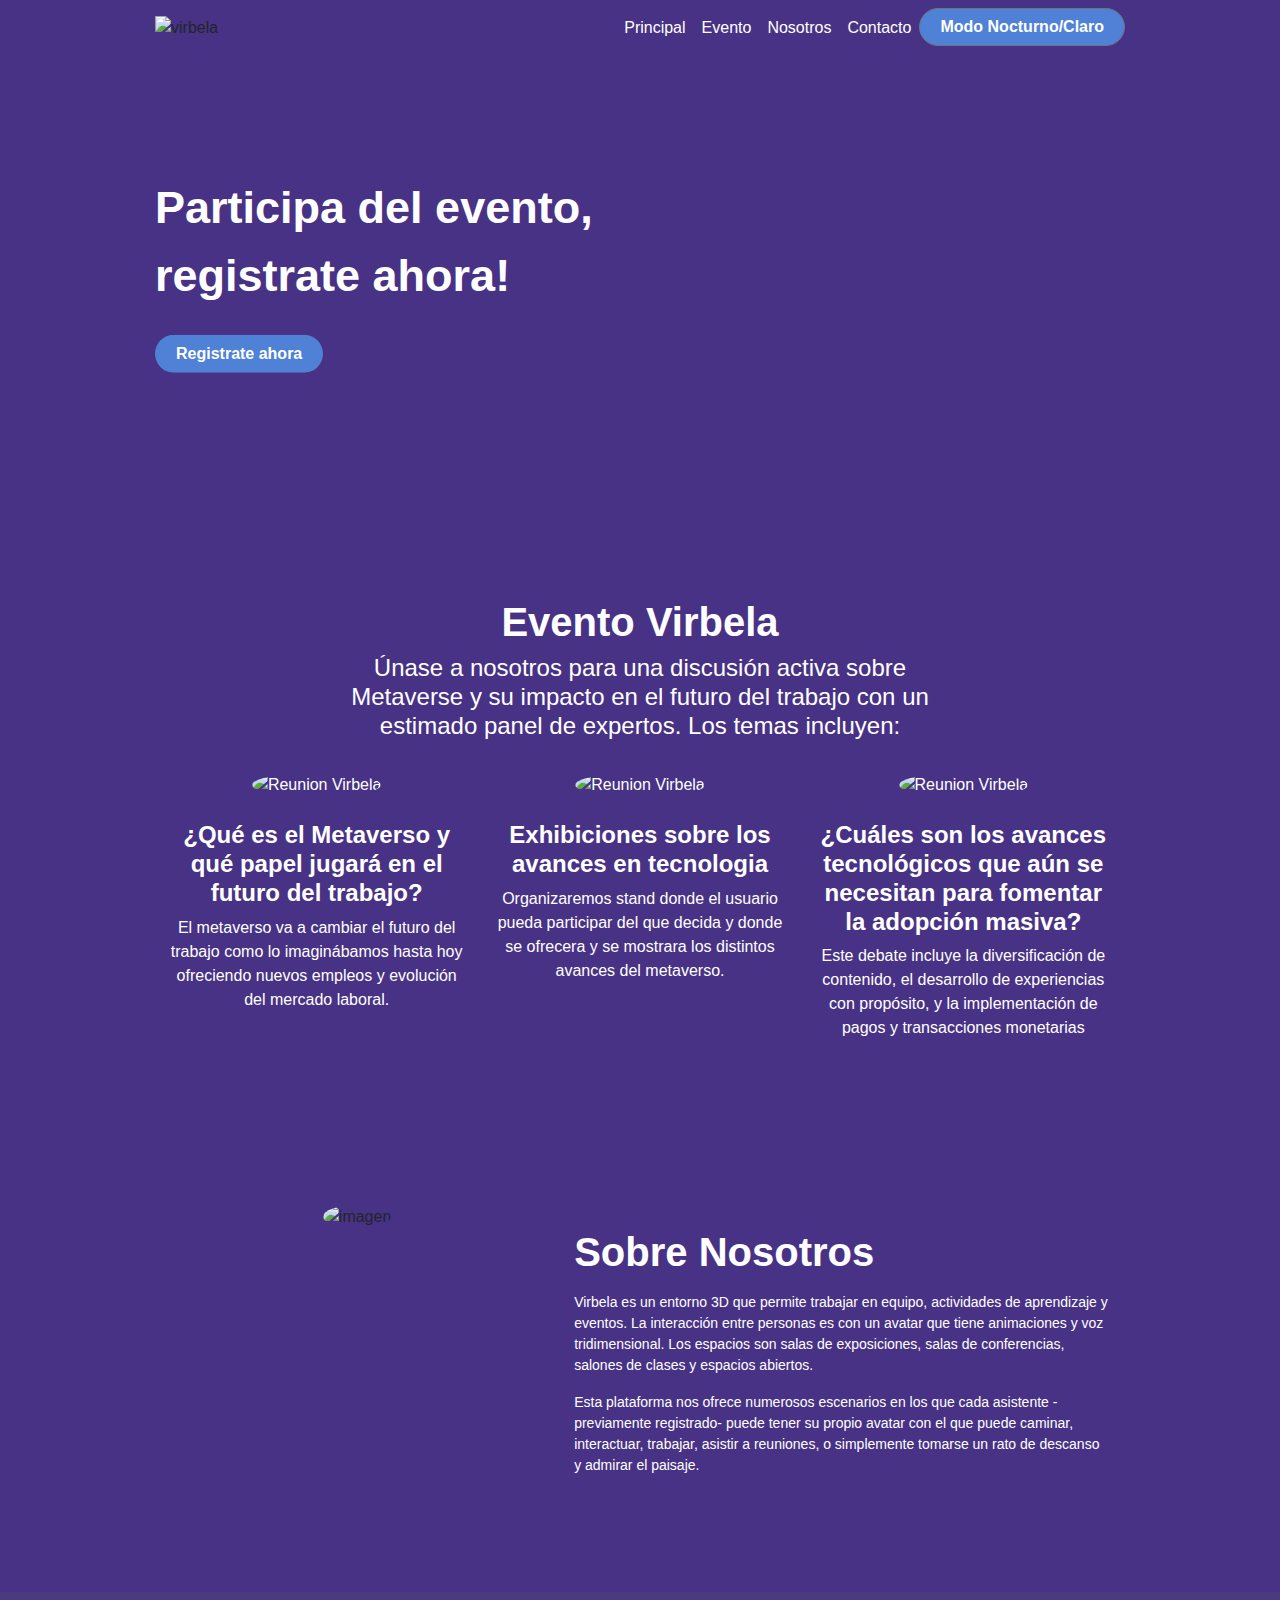
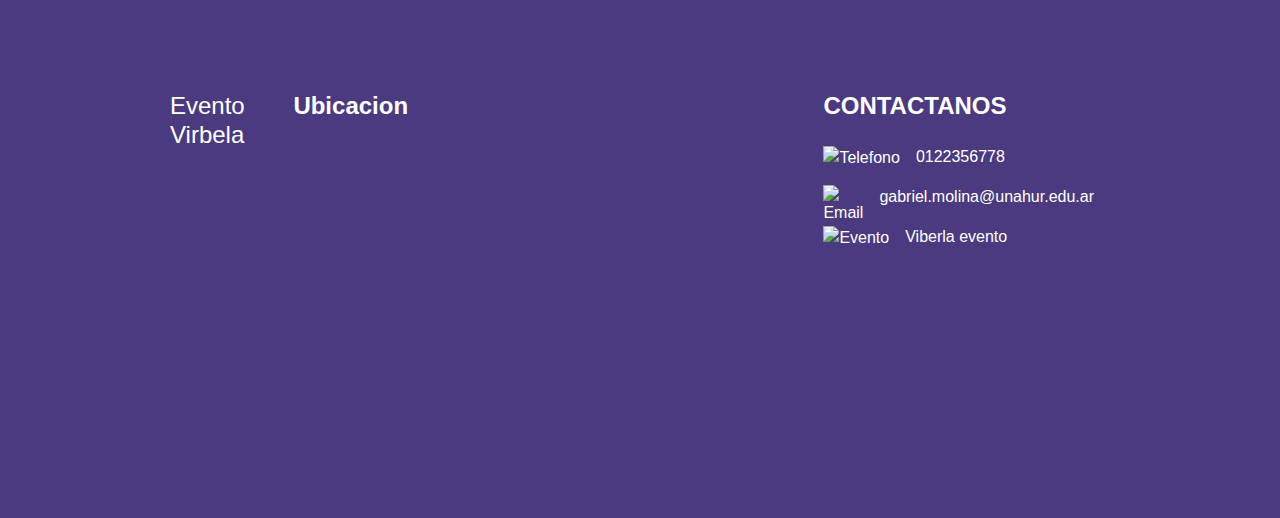
==== index.html @ 3f7fb6f0 "Add files via upload" ====
<!doctype html>
<html lang="en">

<head>
  <meta charset="utf-8">
  <meta name="viewport" content="width=device-width, initial-scale=1">
  <title>Landing Page Virbela</title>
  <link rel="icon" href="./assert/logoVirbela.png">
  <link rel="stylesheet" href="https://cdn.jsdelivr.net/npm/bootstrap@4.3.1/dist/css/bootstrap.min.css"
    integrity="sha384-ggOyR0iXCbMQv3Xipma34MD+dH/1fQ784/j6cY/iJTQUOhcWr7x9JvoRxT2MZw1T" crossorigin="anonymous">


  <link rel="stylesheet" href="https://fonts.googleapis.com/icon?family=Material+Icons">

  <link rel="stylesheet" href="estiloCss.css">

</head>

<body>

  <header>




    <!--LINEA MENU-->
    <nav class="navbar navbar-expand-lg navbar-light">
      <div class="container">
        <!--LOGO DEL MENU-->
        <img class="logo" src="./assert/virbelaParaMenu.png" alt="virbela">

        <button class="navbar-toggler bg-white" data-toggle="collapse" data-target="#miLista">
          <span class="navbar-toggler-icon"></span>

        </button>
        <div class="collapse navbar-collapse justify-content-end" id="miLista">
          <ul class="navbar-nav">

            <li class="nav-item">
              <a class="nav-link text-white" href="/index.html">Principal</a>

            </li>
            <li class="nav-item">
              <a class="nav-link text-white" href="">Evento</a>

            </li>
            <li class="nav-item">
              <a class="nav-link text-white" href="">Nosotros</a>

            </li>

            <li class="nav-item">
              <a class="nav-link text-white" href="/register.html">Contacto</a>

            </li>
            <!--BOTÓN PARA CAMBIAR ENTRE MODO NOCTURNO Y MODO CLARO-->
            <li class="nav-item">
              <button id="toggle-button" class="btn btn-outline-secondary">Modo Nocturno/Claro</button>
            </li>




          </ul>

        </div>
      </div>
    </nav>



    <div>
      <div class="container">

        <div class="title font-weight-bold text-white">
          Participa del evento,<br> registrate ahora!<br>
          <!--BOTON DE REGISTRO-->
          <button class="btn mt-3" onclick="location.href='register.html'">Registrate ahora</button>
        </div>


      </div>


    </div>
  </header>

  <main>

    <div class="row text-white py-5" id="row-evento">

      <div class="container text-center">
        <div class="row justify-content-center">
          <div class="col-md-8">
            <h1 class="font-weight-bold">Evento Virbela</h1>
            <!--Descripcion del evento-->
            <h4>Únase a nosotros para una discusión activa sobre Metaverse y su impacto en el futuro del trabajo con un
              estimado panel de expertos. Los temas incluyen:</h4>
          </div>


        </div>

        <!--Imagenes y descripcion de lo que se puede realizar con Virbela -->
        <div class="row mt-4">
          <div class="col">

            <img src="./assert/reunionVirbela.png" alt="Reunion Virbela">
            <h4 class="font-weight-bold mt-4">¿Qué es el Metaverso y qué papel jugará en el futuro del trabajo?</h4>
            <p>El metaverso va a cambiar el futuro del trabajo como lo imaginábamos hasta hoy ofreciendo nuevos empleos
              y evolución del mercado laboral.</p>
          </div>
          <div class="col">
            <img src="./assert/reunionVirbela2.png" alt="Reunion Virbela">
            <h4 class="font-weight-bold mt-4">Exhibiciones sobre los avances en tecnologia</h4>
            <p>Organizaremos stand donde el usuario pueda participar del que decida y donde se ofrecera y se mostrara
              los distintos avances del metaverso.</p>
          </div>
          <div class="col">
            <img src="./assert/reunionVirbela3.png" alt="Reunion Virbela">
            <h4 class="font-weight-bold mt-4">¿Cuáles son los avances tecnológicos que aún se necesitan para fomentar la
              adopción masiva?</h4>
            <p>Este debate incluye la diversificación de contenido, el desarrollo de experiencias con propósito, y la
              implementación de pagos y transacciones monetarias </p>
          </div>
        </div>

      </div>


    </div>

    <!--Sobre Virbela-->
    <div class="row py-5" id="row-nosotros">
      <div class="container">
        <div class="row">

          <div class="col-md-5 text-center">
            <img src="./assert/logoVirbela.png" alt="imagen">

          </div>

          <div class="col-md-7 mt-4">
            <h1 class="title-color mb-3">Sobre Nosotros</h1>
            <p class="text-white">Virbela es un entorno 3D que permite trabajar en equipo, actividades de aprendizaje y
              eventos. La
              interacción entre personas es con un avatar que tiene animaciones y voz tridimensional. Los espacios son
              salas de exposiciones, salas de conferencias, salones de clases y espacios abiertos.</p>
            <p class="text-white">Esta plataforma nos ofrece numerosos escenarios en los que cada asistente -previamente
              registrado- puede tener su propio avatar con el que puede caminar, interactuar, trabajar, asistir a
              reuniones, o simplemente tomarse un rato de descanso y admirar el paisaje.</p>

          </div>

        </div>

      </div>

    </div>


  </main>


  <footer>
    <div class="row text-white">
      <div class="container">

        <div class="row">



          <div class="col">
            <a href="index.html" class="font-weight-bold mb-4">
              <h4>Evento Virbela</h4>
            </a>


          </div>

          <div class="col">


            <h4 class="font-weight-bold mb-4">Ubicacion</h4>
            <iframe
              src="https://www.google.com/maps/embed?pb=!1m18!1m12!1m3!1d3283.427413850594!2d-58.63984068423242!3d-34.618637765795896!2m3!1f0!2f0!3f0!3m2!1i1024!2i768!4f13.1!3m3!1m2!1s0x95bcb8d055e548bf%3A0x738f85ea67aeabe5!2sUNaHur.%20Universidad%20Nacional%20de%20Hurlingham!5e0!3m2!1ses!2sar!4v1657066838924!5m2!1ses!2sar"
              width="500" height="250" style="border:0;" allowfullscreen="" loading="lazy"
              referrerpolicy="no-referrer-when-downgrade"></iframe>


            <p></p>

          </div>


          <div class="col">

            <h4 class="font-weight-bold mb-4">CONTACTANOS</h4>
            <div class="d-flex">
              <span class="material-icon">
                <img src="./assert/footer/telefono.png" alt="Telefono">
              </span>
              <p class="px-3">0122356778</p>

            </div>
            <div class="d-flex">
              <span class="material-icon">
                <img src="./assert/footer/email.png" alt="Email">
              </span>
              <p class="px-3"> gabriel.molina@unahur.edu.ar</p>


            </div>
            <div class="d-flex">
              <span class="material-icon">
                <img src="./assert/footer/evento.png" alt="Evento">
              </span>
              <p class="px-3">Viberla evento</p>

            </div>


          </div>
        </div>


      </div>

    </div>

  </footer>




  <script src="https://code.jquery.com/jquery-3.3.1.slim.min.js"
    integrity="sha384-q8i/X+965DzO0rT7abK41JStQIAqVgRVzpbzo5smXKp4YfRvH+8abtTE1Pi6jizo"
    crossorigin="anonymous"></script>
  <script src="https://cdn.jsdelivr.net/npm/popper.js@1.14.7/dist/umd/popper.min.js"
    integrity="sha384-UO2eT0CpHqdSJQ6hJty5KVphtPhzWj9WO1clHTMGa3JDZwrnQq4sF86dIHNDz0W1"
    crossorigin="anonymous"></script>
  <script src="https://cdn.jsdelivr.net/npm/bootstrap@4.3.1/dist/js/bootstrap.min.js"
    integrity="sha384-JjSmVgyd0p3pXB1rRibZUAYoIIy6OrQ6VrjIEaFf/nJGzIxFDsf4x0xIM+B07jRM"
    crossorigin="anonymous"></script>

  <script>
    const toggleButton = document.querySelector('#toggle-button');
    const body = document.querySelector('body');

    toggleButton.addEventListener('click', () => {
      body.classList.toggle('dark-mode');
    });
  </script>



</body>

</html>
---- estiloCss.css ----
.container{
    max-width: 1000px;

}


/*HEADER */
header{
    background-color: #483285;
    height: 550px;
    position: relative;
}


/*BOTON DE REGISTRO */
.btn{
    background-color: #4F81D6;
    border-radius: 20px;
    color: white;
    font-weight: bold;
    padding-left: 20px;
    padding-right: 20px;

}


/*DISEÑO DE Clases abiertas<br> registrate ahora!<br>*/
.title{
    font-size: 45px;
    font-weight: bold;
    position: absolute;
    top: 50%;
    transform: translateY(-50%);
}


/*LOGO VIRBELA MENU*/
.logo{
    width: 120px;
}


/*ROW CURSOS*/
#row-evento{
    background-color: #483285;
}

/**/
.row{
    margin: 0;
}

#row-evento img{
    border-radius: 50%;
    width: 350px;
    height: 250px;
}


/*FONDO NOSOTROS*/
#row-nosotros{
    background-color: #483285;
    padding-top: 100px !important;
    padding-bottom: 100px !important;

}

#row-nosotros img{
    border-radius: 50%;
    width: 300px;
}

.title-color{
    color: white;
    font-weight: bold;
}

/*p que esta dentro de rowNosotros*/

#row-nosotros p{
    font-size: 14px;
}







.form-control{
    border-radius: 50px;

}


/*FONDO FOOTER*/
footer{
    background-color:  #4B3A7F;
    padding-top: 100px !important;
    padding-bottom: 100px !important;
}


footer a{
    text-decoration: none;
    color:white;
}


.lineaFooter {
    border-top: 1px solid black;
    height: 2px;
    max-width: 200px;
    padding: 0;
    margin: 50px auto 0 auto;
  }


  #row-formulario{
    background-color: #483285;
  }


/*Color de Menu al abrirse*/
@media(max-width:992px){
    .navbar-nav{
        background-color: #4F81D6;
        border-bottom-left-radius: 15px;
        border-bottom-right-radius: 15px;
        padding-left: 20px;
    }
}

nav{
    z-index: 100;

}



/*TODO LOS DARK MODE A PARTIR DE ACA*/
.dark-mode header {
    background-color: #943B7A;
  }


.dark-mode #row-evento{
    background-color: #943B7A;
}

.dark-mode #row-nosotros{
    background-color: #943B7A;
}

.dark-mode footer{
    background-color:  #B266B2;
}

.dark-mode  #row-formulario{
    background-color: #943B7A;
  }
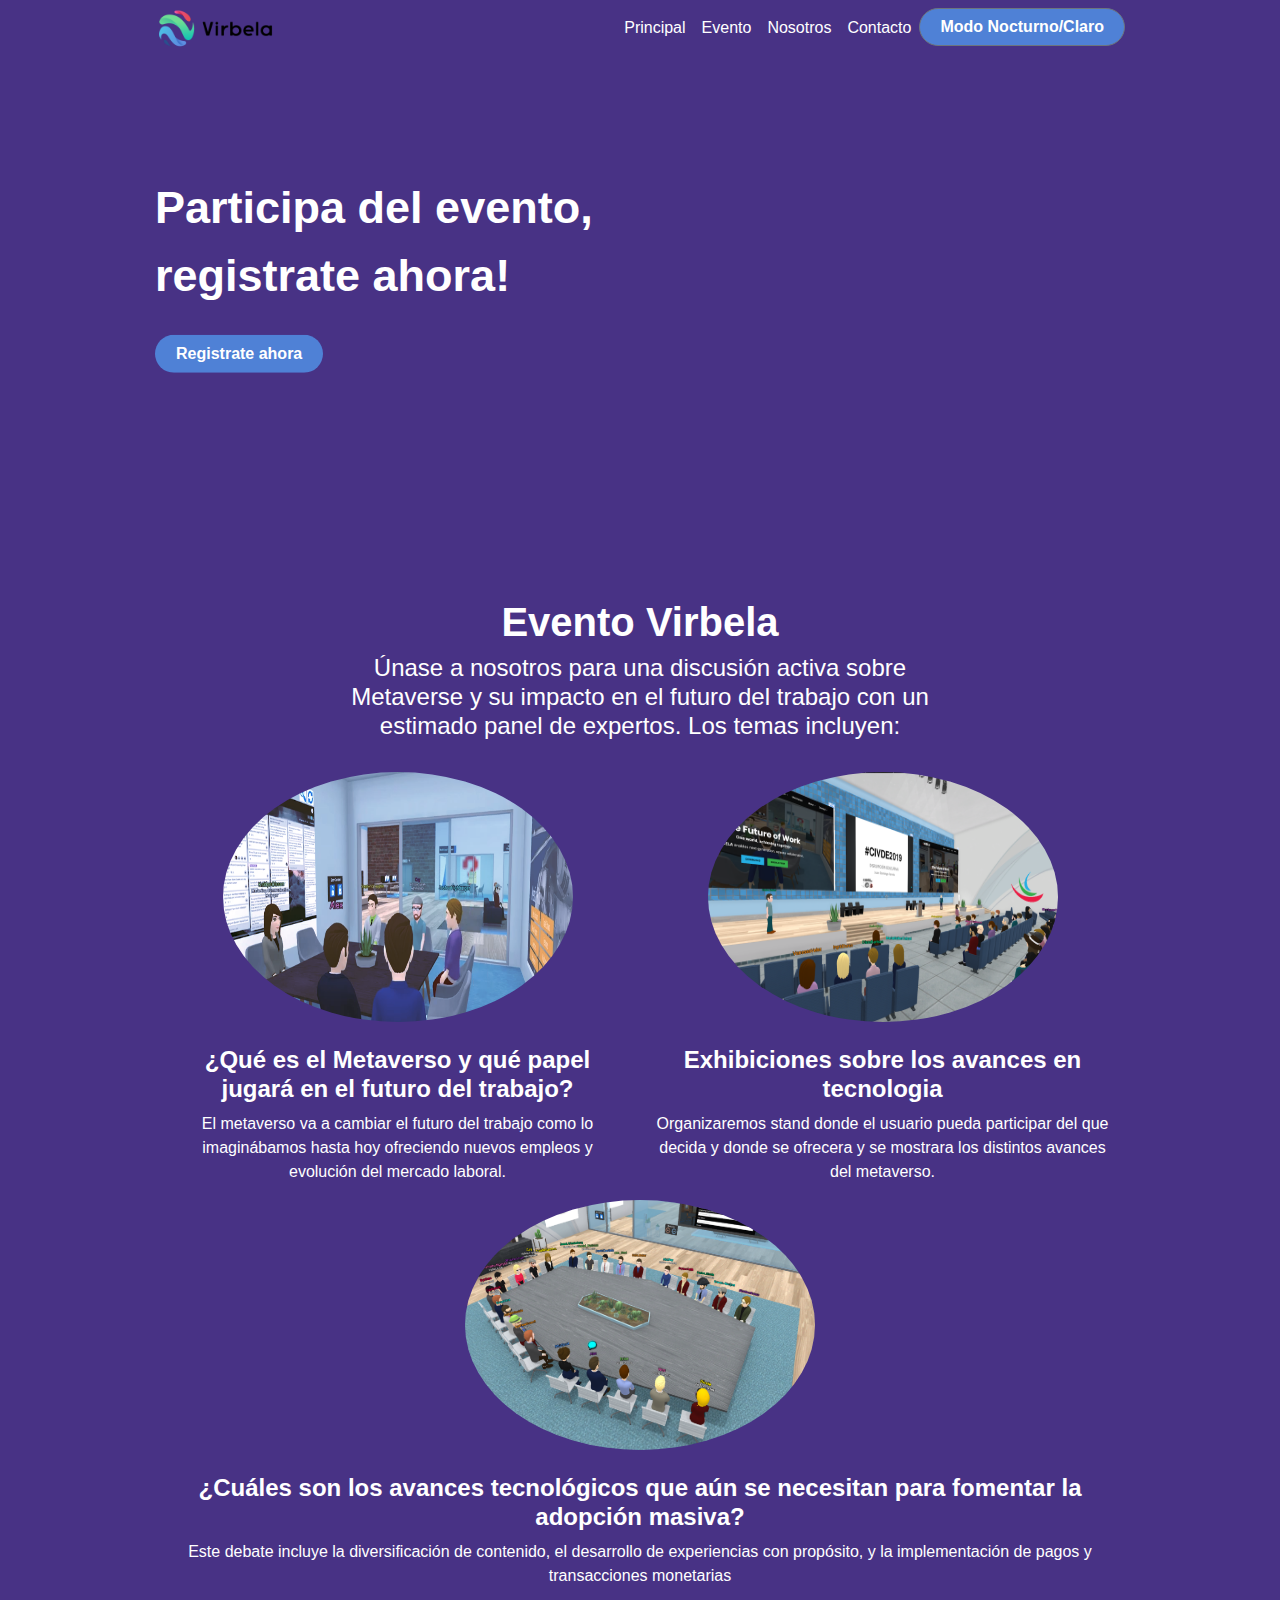
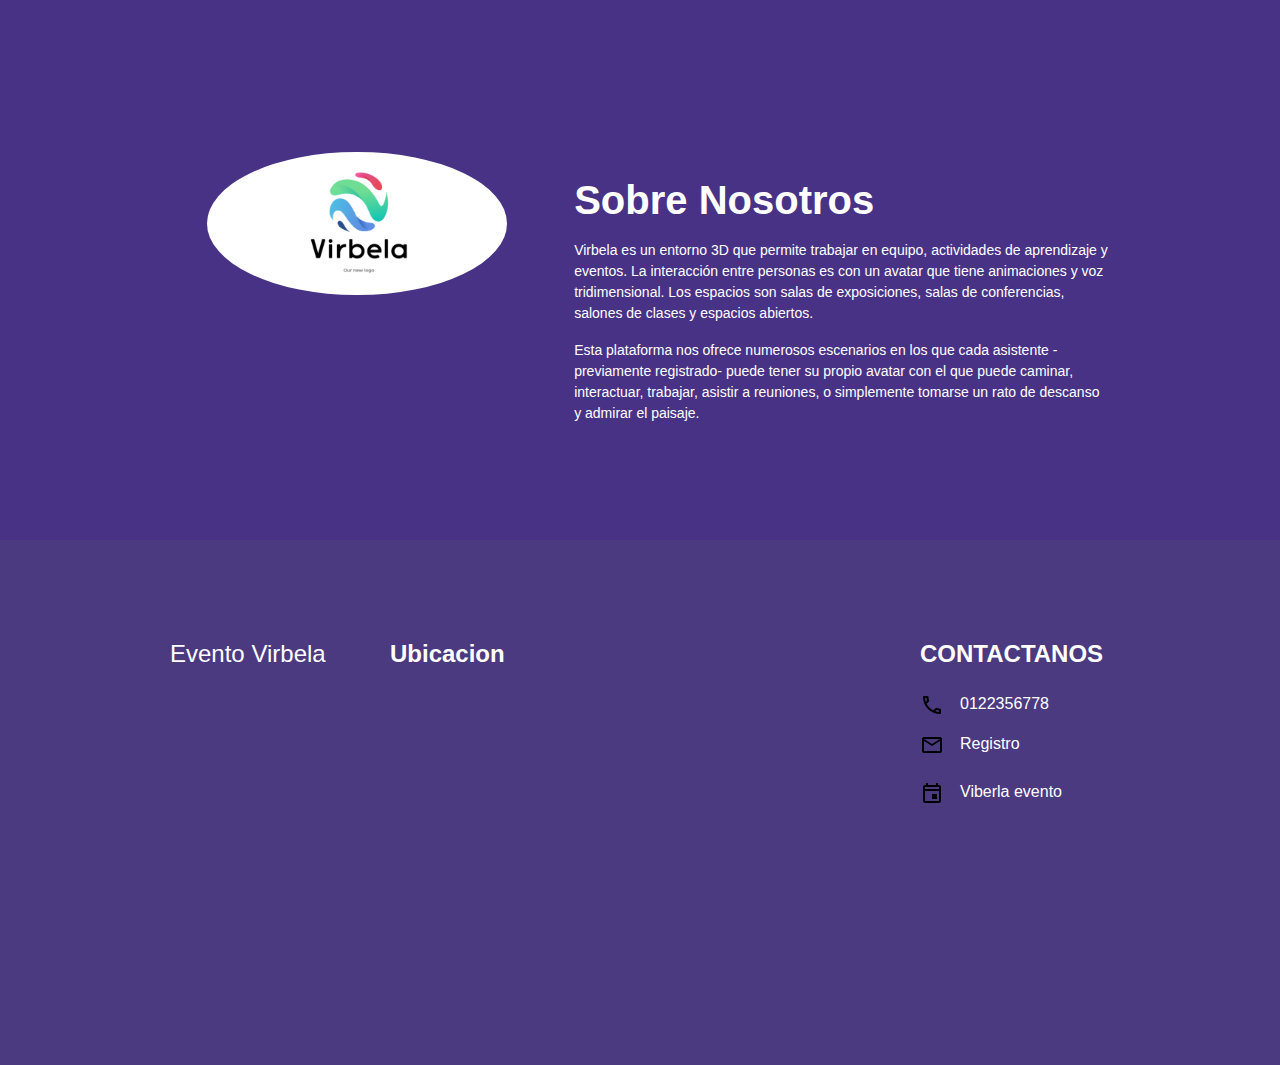
==== commit 20fd9586: "cambios" ====
--- a/index.html
+++ b/index.html
@@ -207,7 +207,7 @@
               <span class="material-icon">
                 <img src="./assert/footer/email.png" alt="Email">
               </span>
-              <p class="px-3"> gabriel.molina@unahur.edu.ar</p>
+              <a class="px-3 mb-4" href="/register.html"> Registro</a>
 
 
             </div>
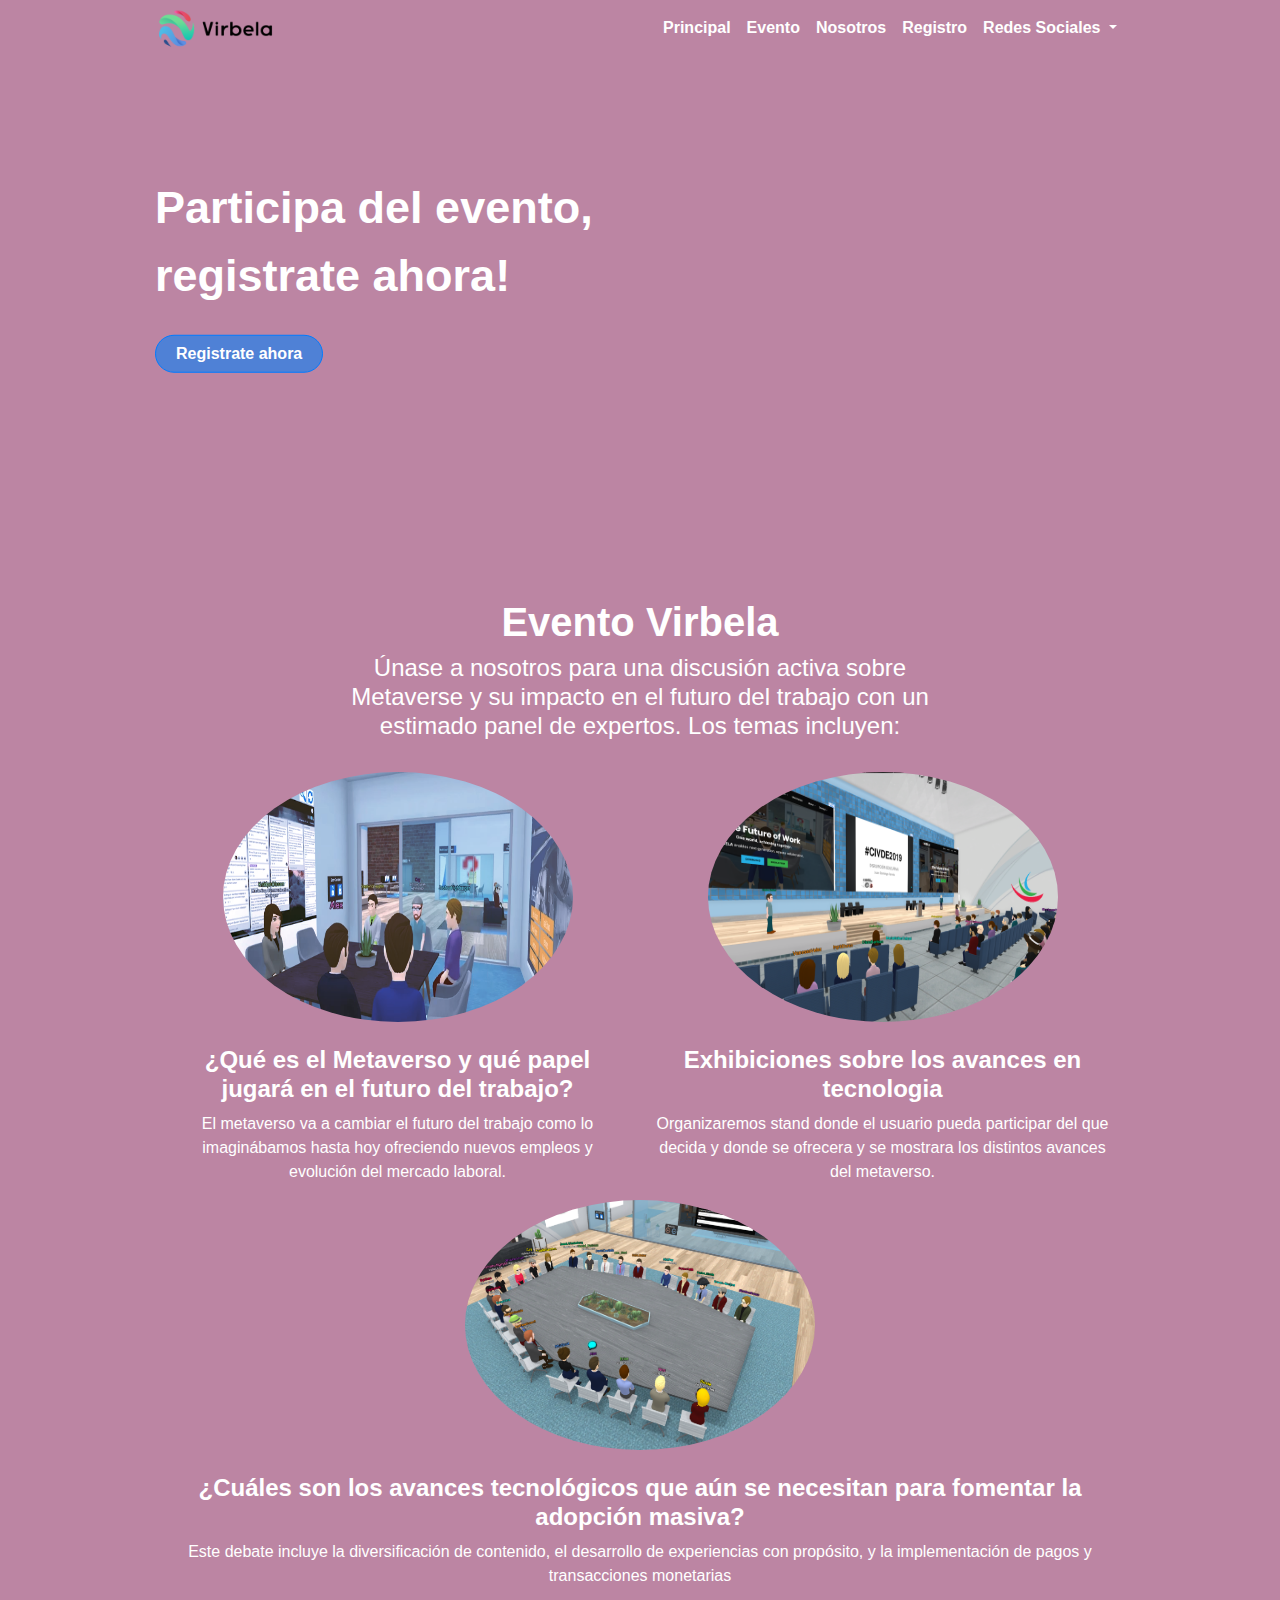
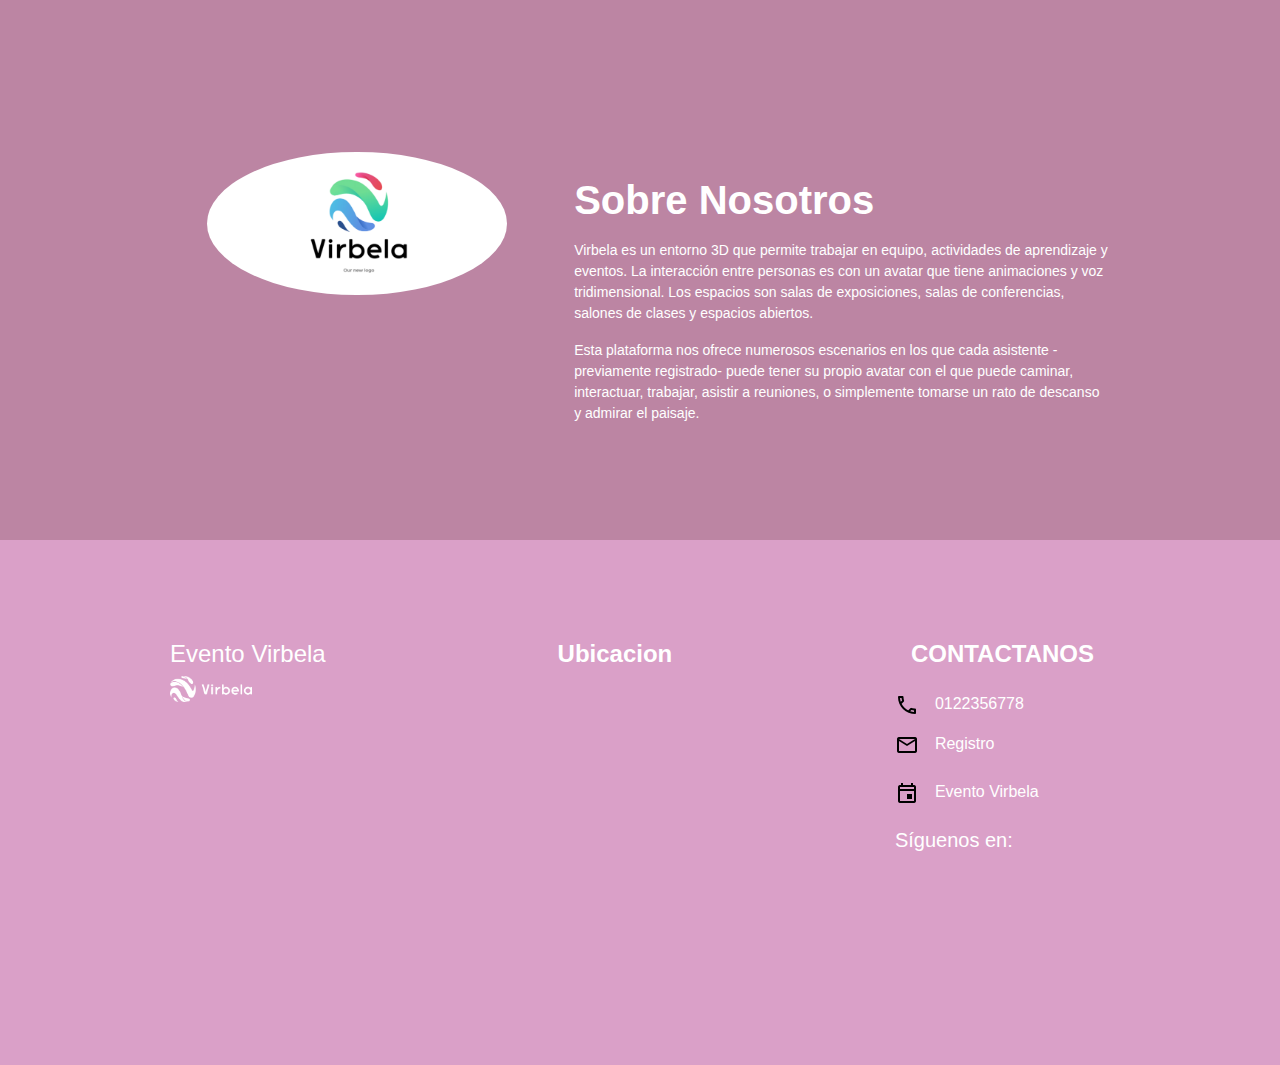
==== commit a95eb7bc: "Arreglos finales y entrega" ====
--- a/index.html
+++ b/index.html
@@ -6,12 +6,17 @@
   <meta name="viewport" content="width=device-width, initial-scale=1">
   <title>Landing Page Virbela</title>
   <link rel="icon" href="./assert/logoVirbela.png">
+
   <link rel="stylesheet" href="https://cdn.jsdelivr.net/npm/bootstrap@4.3.1/dist/css/bootstrap.min.css"
     integrity="sha384-ggOyR0iXCbMQv3Xipma34MD+dH/1fQ784/j6cY/iJTQUOhcWr7x9JvoRxT2MZw1T" crossorigin="anonymous">
 
 
   <link rel="stylesheet" href="https://fonts.googleapis.com/icon?family=Material+Icons">
 
+
+  <link rel="stylesheet" href="https://cdnjs.cloudflare.com/ajax/libs/font-awesome/6.4.0/css/all.min.css"
+    integrity="sha512-iecdLmaskl7CVkqkXNQ/ZH/XLlvWZOJyj7Yy7tcenmpD1ypASozpmT/E0iPtmFIB46ZmdtAc9eNBvH0H/ZpiBw=="
+    crossorigin="anonymous" referrerpolicy="no-referrer" />
   <link rel="stylesheet" href="estiloCss.css">
 
 </head>
@@ -19,6 +24,10 @@
 <body>
 
   <header>
+
+
+
+
 
 
 
@@ -27,8 +36,9 @@
     <nav class="navbar navbar-expand-lg navbar-light">
       <div class="container">
         <!--LOGO DEL MENU-->
+        <a href="index.html">
         <img class="logo" src="./assert/virbelaParaMenu.png" alt="virbela">
-
+      </a>
         <button class="navbar-toggler bg-white" data-toggle="collapse" data-target="#miLista">
           <span class="navbar-toggler-icon"></span>
 
@@ -37,36 +47,62 @@
           <ul class="navbar-nav">
 
             <li class="nav-item">
-              <a class="nav-link text-white" href="/index.html">Principal</a>
+              <a class="nav-link text-white font-weight-bold" href="index.html">Principal</a>
 
             </li>
             <li class="nav-item">
-              <a class="nav-link text-white" href="">Evento</a>
+              <a class="nav-link text-white font-weight-bold" href="#row-evento">Evento</a>
 
             </li>
             <li class="nav-item">
-              <a class="nav-link text-white" href="">Nosotros</a>
-
-            </li>
+              <a class="nav-link text-white font-weight-bold" href="#row-nosotros">Nosotros</a>
+
+            </li>
+
 
             <li class="nav-item">
-              <a class="nav-link text-white" href="/register.html">Contacto</a>
-
-            </li>
-            <!--BOTÓN PARA CAMBIAR ENTRE MODO NOCTURNO Y MODO CLARO-->
-            <li class="nav-item">
-              <button id="toggle-button" class="btn btn-outline-secondary">Modo Nocturno/Claro</button>
-            </li>
-
-
+              <a class="nav-link text-white font-weight-bold" href="./register.html">Registro</a>
+
+            </li>
+
+                      
+            <!--REDES SOCIALES-->
+            <li class="nav-item dropdown">
+              <a class="nav-link dropdown-toggle text-white font-weight-bold" href="#" id="navbarDropdown" role="button" data-toggle="dropdown" aria-haspopup="true" aria-expanded="false">
+                Redes Sociales
+              </a>
+              <div class="dropdown-menu" aria-labelledby="navbarDropdown">
+                <a class="dropdown-item" href="https://www.linkedin.com/company/virbela" target="_blank">Linkedin<i class="fab fa-linkedin fa-2x mx-2 "></i></a>
+                <a class="dropdown-item" href="https://www.facebook.com/Virbela/" target="_blank">Facebook<i class="fab fa-facebook fa-2x mx-2 "></i></a>
+                <a class="dropdown-item" href="https://www.instagram.com/virbelahq/" target="_blank">Instagram<i class="fab fa-instagram fa-2x mx-2 "></i></a>
+              </div>
+            </li>
+            
+         
+             <!--BOTÓN PARA CAMBIAR ENTRE MODO NOCTURNO Y MODO CLARO-->
+          <li>
+            <div class="modo">
+              <label for="toggle" id="label"><i class="fa-solid fa-moon"></i></label>
+              <input type="checkbox" id="toggle">
+            </div>
+          </li>
 
 
           </ul>
-
-        </div>
-      </div>
+        
+ 
+        </div>
+
+      </div>
+
+
     </nav>
 
+
+  
+
+ 
+            
 
 
     <div>
@@ -75,7 +111,7 @@
         <div class="title font-weight-bold text-white">
           Participa del evento,<br> registrate ahora!<br>
           <!--BOTON DE REGISTRO-->
-          <button class="btn mt-3" onclick="location.href='register.html'">Registrate ahora</button>
+          <button class="btn btn-primary mt-3 " onclick="location.href='register.html'">Registrate ahora</button>
         </div>
 
 
@@ -171,8 +207,10 @@
 
 
           <div class="col">
-            <a href="index.html" class="font-weight-bold mb-4">
-              <h4>Evento Virbela</h4>
+            <h4>Evento Virbela</h4>
+            <a href="index.html" >
+              <img class="w-50" src="./assert/footer/virbelaParaFooter.png">
+             
             </a>
 
 
@@ -181,7 +219,7 @@
           <div class="col">
 
 
-            <h4 class="font-weight-bold mb-4">Ubicacion</h4>
+            <h4 class="font-weight-bold mb-4 text-center">Ubicacion</h4>
             <iframe
               src="https://www.google.com/maps/embed?pb=!1m18!1m12!1m3!1d3283.427413850594!2d-58.63984068423242!3d-34.618637765795896!2m3!1f0!2f0!3f0!3m2!1i1024!2i768!4f13.1!3m3!1m2!1s0x95bcb8d055e548bf%3A0x738f85ea67aeabe5!2sUNaHur.%20Universidad%20Nacional%20de%20Hurlingham!5e0!3m2!1ses!2sar!4v1657066838924!5m2!1ses!2sar"
               width="500" height="250" style="border:0;" allowfullscreen="" loading="lazy"
@@ -195,7 +233,7 @@
 
           <div class="col">
 
-            <h4 class="font-weight-bold mb-4">CONTACTANOS</h4>
+            <h4 class="font-weight-bold mb-4 px-3">CONTACTANOS</h4>
             <div class="d-flex">
               <span class="material-icon">
                 <img src="./assert/footer/telefono.png" alt="Telefono">
@@ -207,7 +245,7 @@
               <span class="material-icon">
                 <img src="./assert/footer/email.png" alt="Email">
               </span>
-              <a class="px-3 mb-4" href="/register.html"> Registro</a>
+              <a class="px-3 mb-4" href="register.html"> Registro</a>
 
 
             </div>
@@ -215,18 +253,36 @@
               <span class="material-icon">
                 <img src="./assert/footer/evento.png" alt="Evento">
               </span>
-              <p class="px-3">Viberla evento</p>
-
-            </div>
-
-
-          </div>
-        </div>
-
-
-      </div>
+              <a class="px-3 mb-4" href="index.html"> Evento Virbela</a>
+
+            </div>
+
+            <div class="d-flex">
+              <!--REDES SOCIALES-->
+            <h5>Síguenos en:</h5>
+            <ul class="list-unstyled d-flex">
+              <li><a href="https://www.linkedin.com/company/virbela" target="_blank"><i class="fab fa-linkedin fa-2x mx-2"></i></a></li>
+              <li><a href="https://www.facebook.com/Virbela/" target="_blank"><i class="fab fa-facebook fa-2x mx-2"></i></a></li>
+              <li><a href="https://www.instagram.com/virbelahq/" target="_blank"><i class="fab fa-instagram fa-2x mx-2"></i></a></li>
+            </ul>
+
+            
+            </div>
+            
+         
+
+
+          </div>
+          
+        </div>
+
+
+
+      </div>
+
 
     </div>
+
 
   </footer>
 
@@ -243,12 +299,21 @@
     integrity="sha384-JjSmVgyd0p3pXB1rRibZUAYoIIy6OrQ6VrjIEaFf/nJGzIxFDsf4x0xIM+B07jRM"
     crossorigin="anonymous"></script>
 
+
+
+
+  <!--Js para cambiar a modo nocturno/claro-->
   <script>
-    const toggleButton = document.querySelector('#toggle-button');
-    const body = document.querySelector('body');
-
-    toggleButton.addEventListener('click', () => {
-      body.classList.toggle('dark-mode');
+    let toggle = document.getElementById("toggle");
+    let label = document.getElementById("label");
+    toggle.addEventListener("change", (event) => {
+      let estado = event.target.checked;
+      document.body.classList.toggle("oscuro");
+      if (estado == true) {
+        label.innerHTML = '<i class="fa-solid fa-sun"></i>';
+      } else {
+        label.innerHTML = '<i class="fa-solid fa-moon"></i>';
+      }
     });
   </script>
 
--- a/estiloCss.css
+++ b/estiloCss.css
@@ -7,7 +7,7 @@
 
 /*HEADER */
 header{
-    background-color: #483285;
+    background-color: #BC85A3;
     height: 550px;
     position: relative;
 }
@@ -43,7 +43,7 @@
 
 /*ROW CURSOS*/
 #row-evento{
-    background-color: #483285;
+    background-color: #BC85A3;
 }
 
 /**/
@@ -60,7 +60,7 @@
 
 /*FONDO NOSOTROS*/
 #row-nosotros{
-    background-color: #483285;
+    background-color: #BC85A3;
     padding-top: 100px !important;
     padding-bottom: 100px !important;
 
@@ -96,7 +96,7 @@
 
 /*FONDO FOOTER*/
 footer{
-    background-color:  #4B3A7F;
+    background-color:  #DAA0C8;
     padding-top: 100px !important;
     padding-bottom: 100px !important;
 }
@@ -108,28 +108,29 @@
 }
 
 
-.lineaFooter {
-    border-top: 1px solid black;
-    height: 2px;
-    max-width: 200px;
-    padding: 0;
-    margin: 50px auto 0 auto;
+
+
+  #row-formulario{
+    background-color: #BC85A3;
   }
 
 
-  #row-formulario{
-    background-color: #483285;
-  }
-
-
-/*Color de Menu al abrirse*/
-@media(max-width:992px){
+/*Menu al reducir pantalla*/
+@media(max-width:982px){
     .navbar-nav{
         background-color: #4F81D6;
         border-bottom-left-radius: 15px;
         border-bottom-right-radius: 15px;
         padding-left: 20px;
     }
+
+    #label {
+        position: relative;
+        margin-top: 250px !important;
+        right: 20px;
+        font-size: 3em;
+        cursor: pointer;
+      }
 }
 
 nav{
@@ -140,23 +141,45 @@
 
 
 /*TODO LOS DARK MODE A PARTIR DE ACA*/
-.dark-mode header {
+.oscuro header {
     background-color: #943B7A;
   }
 
 
-.dark-mode #row-evento{
+.oscuro #row-evento{
     background-color: #943B7A;
 }
 
-.dark-mode #row-nosotros{
+.oscuro #row-nosotros{
     background-color: #943B7A;
 }
 
-.dark-mode footer{
+.oscuro footer{
     background-color:  #B266B2;
 }
 
-.dark-mode  #row-formulario{
+.oscuro  #row-formulario{
     background-color: #943B7A;
   }
+
+
+
+
+  #label {
+    position: absolute;
+    top: 20px;
+    right: 20px;
+    font-size: 3em;
+    color: rgb(16, 121, 207);
+    cursor: pointer;
+  }
+  #toggle {
+    display: none;
+  }
+  .oscuro {
+    
+    transition: all 1.5s ease;
+  }
+  
+
+  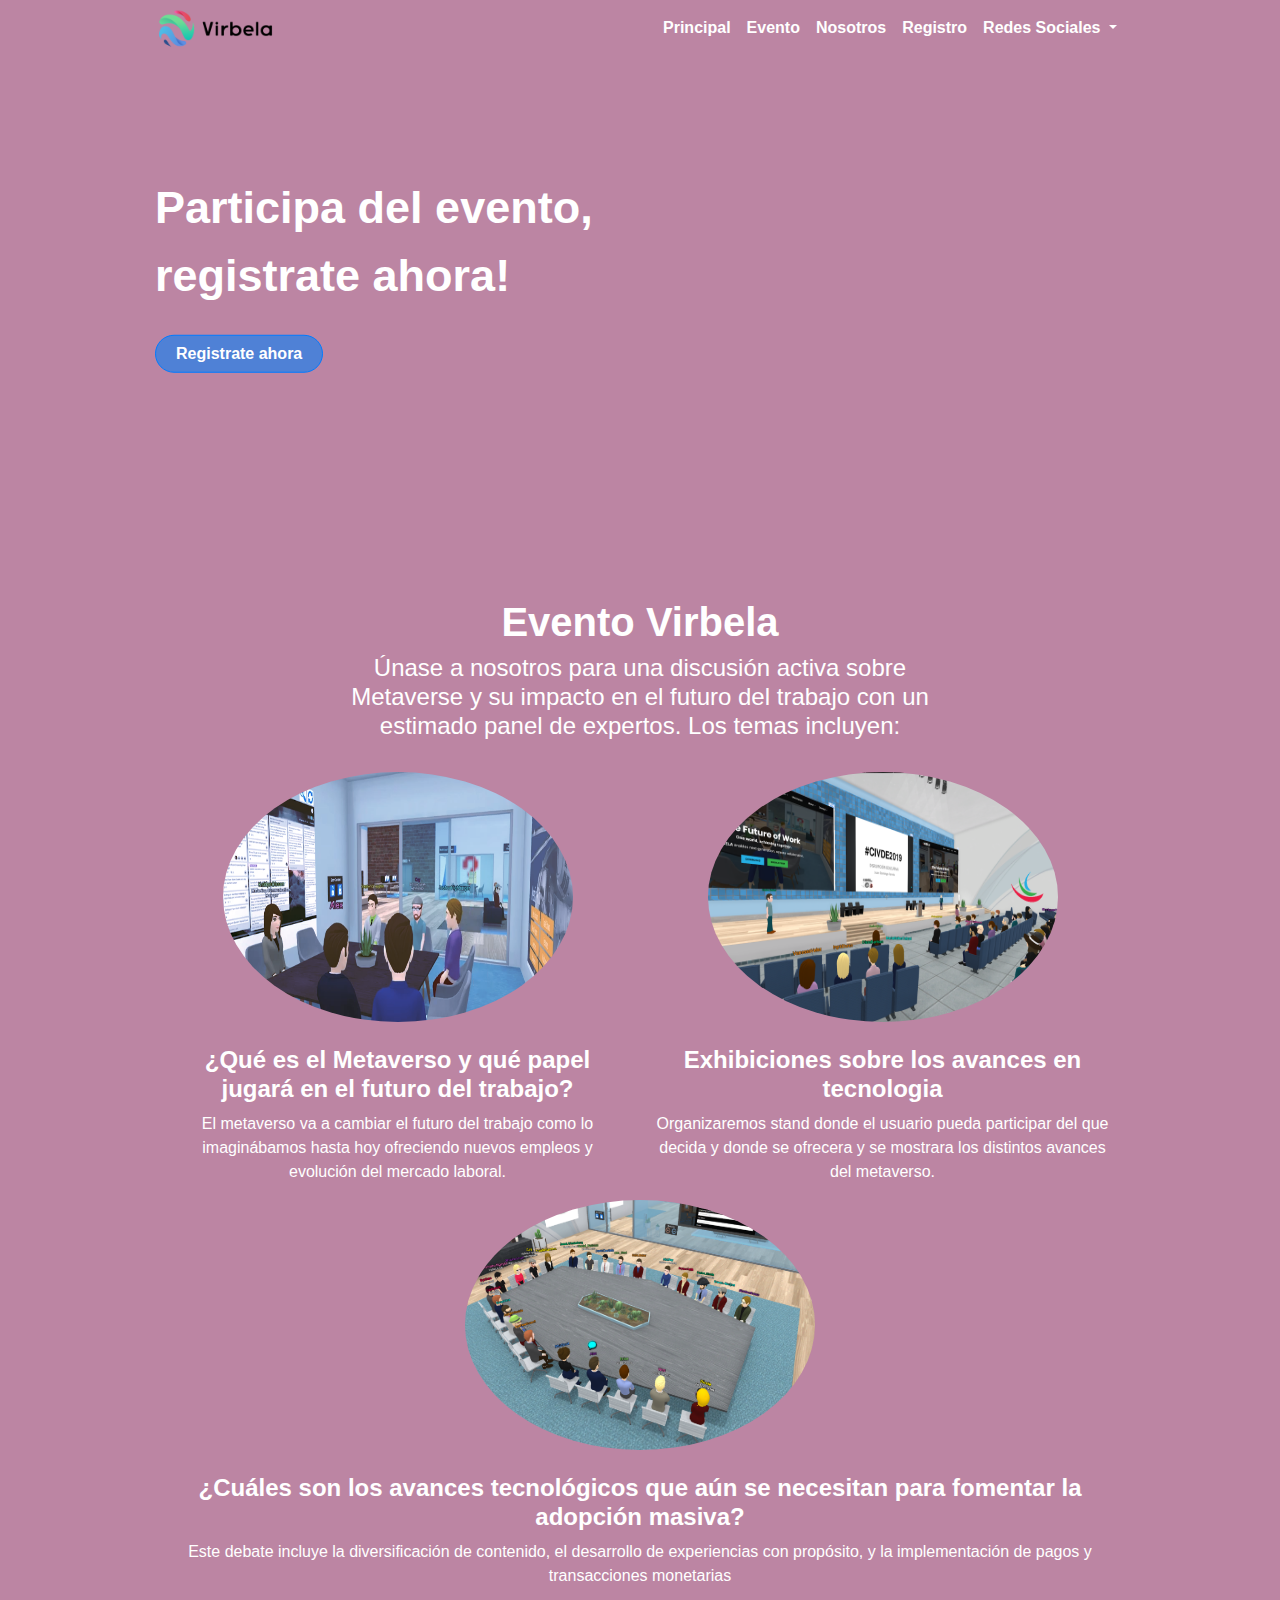
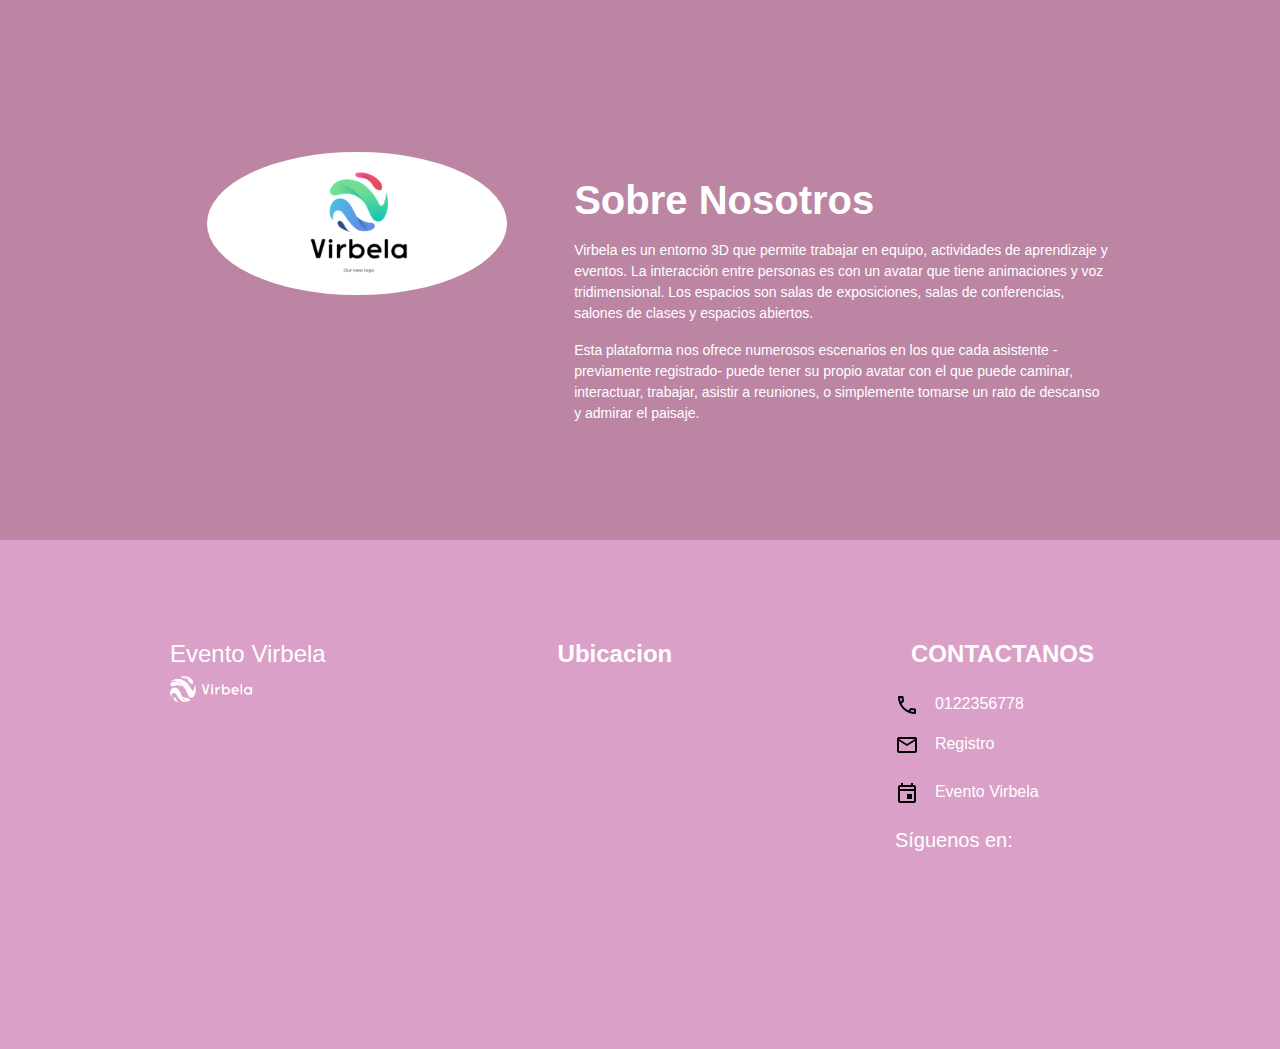
==== commit 469647c3: "Entrega Final" ====
--- a/index.html
+++ b/index.html
@@ -24,21 +24,13 @@
 <body>
 
   <header>
-
-
-
-
-
-
-
-
     <!--LINEA MENU-->
     <nav class="navbar navbar-expand-lg navbar-light">
       <div class="container">
         <!--LOGO DEL MENU-->
         <a href="index.html">
-        <img class="logo" src="./assert/virbelaParaMenu.png" alt="virbela">
-      </a>
+          <img class="logo" src="./assert/virbelaParaMenu.png" alt="virbela">
+        </a>
         <button class="navbar-toggler bg-white" data-toggle="collapse" data-target="#miLista">
           <span class="navbar-toggler-icon"></span>
 
@@ -65,44 +57,35 @@
 
             </li>
 
-                      
+
             <!--REDES SOCIALES-->
             <li class="nav-item dropdown">
-              <a class="nav-link dropdown-toggle text-white font-weight-bold" href="#" id="navbarDropdown" role="button" data-toggle="dropdown" aria-haspopup="true" aria-expanded="false">
+              <a class="nav-link dropdown-toggle text-white font-weight-bold" href="#" id="navbarDropdown" role="button"
+                data-toggle="dropdown" aria-haspopup="true" aria-expanded="false">
                 Redes Sociales
               </a>
               <div class="dropdown-menu" aria-labelledby="navbarDropdown">
-                <a class="dropdown-item" href="https://www.linkedin.com/company/virbela" target="_blank">Linkedin<i class="fab fa-linkedin fa-2x mx-2 "></i></a>
-                <a class="dropdown-item" href="https://www.facebook.com/Virbela/" target="_blank">Facebook<i class="fab fa-facebook fa-2x mx-2 "></i></a>
-                <a class="dropdown-item" href="https://www.instagram.com/virbelahq/" target="_blank">Instagram<i class="fab fa-instagram fa-2x mx-2 "></i></a>
+                <a class="dropdown-item" href="https://www.linkedin.com/company/virbela" target="_blank">Linkedin<i
+                    class="fab fa-linkedin fa-2x mx-2 "></i></a>
+                <a class="dropdown-item" href="https://www.facebook.com/Virbela/" target="_blank">Facebook<i
+                    class="fab fa-facebook fa-2x mx-2 "></i></a>
+                <a class="dropdown-item" href="https://www.instagram.com/virbelahq/" target="_blank">Instagram<i
+                    class="fab fa-instagram fa-2x mx-2 "></i></a>
               </div>
             </li>
-            
-         
-             <!--BOTÓN PARA CAMBIAR ENTRE MODO NOCTURNO Y MODO CLARO-->
-          <li>
-            <div class="modo">
-              <label for="toggle" id="label"><i class="fa-solid fa-moon"></i></label>
-              <input type="checkbox" id="toggle">
-            </div>
-          </li>
-
-
+
+
+            <!--BOTÓN PARA CAMBIAR ENTRE MODO NOCTURNO Y MODO CLARO-->
+            <li>
+              <div class="modo">
+                <label for="toggle" id="label"><i class="fa-solid fa-moon"></i></label>
+                <input type="checkbox" id="toggle">
+              </div>
+            </li>
           </ul>
-        
- 
-        </div>
-
-      </div>
-
-
+        </div>
+      </div>
     </nav>
-
-
-  
-
- 
-            
 
 
     <div>
@@ -113,11 +96,7 @@
           <!--BOTON DE REGISTRO-->
           <button class="btn btn-primary mt-3 " onclick="location.href='register.html'">Registrate ahora</button>
         </div>
-
-
-      </div>
-
-
+      </div>
     </div>
   </header>
 
@@ -133,8 +112,6 @@
             <h4>Únase a nosotros para una discusión activa sobre Metaverse y su impacto en el futuro del trabajo con un
               estimado panel de expertos. Los temas incluyen:</h4>
           </div>
-
-
         </div>
 
         <!--Imagenes y descripcion de lo que se puede realizar con Virbela -->
@@ -160,10 +137,7 @@
               implementación de pagos y transacciones monetarias </p>
           </div>
         </div>
-
-      </div>
-
-
+      </div>
     </div>
 
     <!--Sobre Virbela-->
@@ -173,7 +147,6 @@
 
           <div class="col-md-5 text-center">
             <img src="./assert/logoVirbela.png" alt="imagen">
-
           </div>
 
           <div class="col-md-7 mt-4">
@@ -187,37 +160,28 @@
               reuniones, o simplemente tomarse un rato de descanso y admirar el paisaje.</p>
 
           </div>
-
-        </div>
-
-      </div>
-
-    </div>
-
-
+        </div>
+      </div>
+    </div>
   </main>
 
 
+  <!--FOOTER-->
   <footer>
     <div class="row text-white">
       <div class="container">
 
         <div class="row">
 
-
-
           <div class="col">
             <h4>Evento Virbela</h4>
-            <a href="index.html" >
+            <a href="index.html">
               <img class="w-50" src="./assert/footer/virbelaParaFooter.png">
-             
             </a>
 
-
-          </div>
-
-          <div class="col">
-
+          </div>
+
+          <div class="col">
 
             <h4 class="font-weight-bold mb-4 text-center">Ubicacion</h4>
             <iframe
@@ -225,29 +189,22 @@
               width="500" height="250" style="border:0;" allowfullscreen="" loading="lazy"
               referrerpolicy="no-referrer-when-downgrade"></iframe>
 
-
-            <p></p>
-
-          </div>
-
-
-          <div class="col">
-
+          </div>
+
+
+          <div class="col">
             <h4 class="font-weight-bold mb-4 px-3">CONTACTANOS</h4>
             <div class="d-flex">
               <span class="material-icon">
                 <img src="./assert/footer/telefono.png" alt="Telefono">
               </span>
               <p class="px-3">0122356778</p>
-
             </div>
             <div class="d-flex">
               <span class="material-icon">
                 <img src="./assert/footer/email.png" alt="Email">
               </span>
               <a class="px-3 mb-4" href="register.html"> Registro</a>
-
-
             </div>
             <div class="d-flex">
               <span class="material-icon">
@@ -256,31 +213,21 @@
               <a class="px-3 mb-4" href="index.html"> Evento Virbela</a>
 
             </div>
-
             <div class="d-flex">
               <!--REDES SOCIALES-->
-            <h5>Síguenos en:</h5>
-            <ul class="list-unstyled d-flex">
-              <li><a href="https://www.linkedin.com/company/virbela" target="_blank"><i class="fab fa-linkedin fa-2x mx-2"></i></a></li>
-              <li><a href="https://www.facebook.com/Virbela/" target="_blank"><i class="fab fa-facebook fa-2x mx-2"></i></a></li>
-              <li><a href="https://www.instagram.com/virbelahq/" target="_blank"><i class="fab fa-instagram fa-2x mx-2"></i></a></li>
-            </ul>
-
-            
-            </div>
-            
-         
-
-
-          </div>
-          
-        </div>
-
-
-
-      </div>
-
-
+              <h5>Síguenos en:</h5>
+              <ul class="list-unstyled d-flex">
+                <li><a href="https://www.linkedin.com/company/virbela" target="_blank"><i
+                      class="fab fa-linkedin fa-2x mx-2"></i></a></li>
+                <li><a href="https://www.facebook.com/Virbela/" target="_blank"><i
+                      class="fab fa-facebook fa-2x mx-2"></i></a></li>
+                <li><a href="https://www.instagram.com/virbelahq/" target="_blank"><i
+                      class="fab fa-instagram fa-2x mx-2"></i></a></li>
+              </ul>
+            </div>
+          </div>
+        </div>
+      </div>
     </div>
 
 
--- a/estiloCss.css
+++ b/estiloCss.css
@@ -1,9 +1,6 @@
-
 .container{
     max-width: 1000px;
-
 }
-
 
 /*HEADER */
 header{
@@ -21,11 +18,10 @@
     font-weight: bold;
     padding-left: 20px;
     padding-right: 20px;
-
 }
 
 
-/*DISEÑO DE Clases abiertas<br> registrate ahora!<br>*/
+/*DISEÑO DE PARTICIPA DEL EVENTOsregistrate ahora!*/
 .title{
     font-size: 45px;
     font-weight: bold;
@@ -40,13 +36,11 @@
     width: 120px;
 }
 
-
 /*ROW CURSOS*/
 #row-evento{
     background-color: #BC85A3;
 }
 
-/**/
 .row{
     margin: 0;
 }
@@ -77,20 +71,13 @@
 }
 
 /*p que esta dentro de rowNosotros*/
-
 #row-nosotros p{
     font-size: 14px;
 }
 
 
-
-
-
-
-
 .form-control{
     border-radius: 50px;
-
 }
 
 
@@ -106,8 +93,6 @@
     text-decoration: none;
     color:white;
 }
-
-
 
 
   #row-formulario{
@@ -140,7 +125,7 @@
 
 
 
-/*TODO LOS DARK MODE A PARTIR DE ACA*/
+/*DARK MODE*/
 .oscuro header {
     background-color: #943B7A;
   }
@@ -164,7 +149,7 @@
 
 
 
-
+/*POSICIONAMIENTO MODO NOCTURNO Y DE DIA*/
   #label {
     position: absolute;
     top: 20px;
@@ -176,10 +161,7 @@
   #toggle {
     display: none;
   }
-  .oscuro {
-    
-    transition: all 1.5s ease;
-  }
+
   
 
   